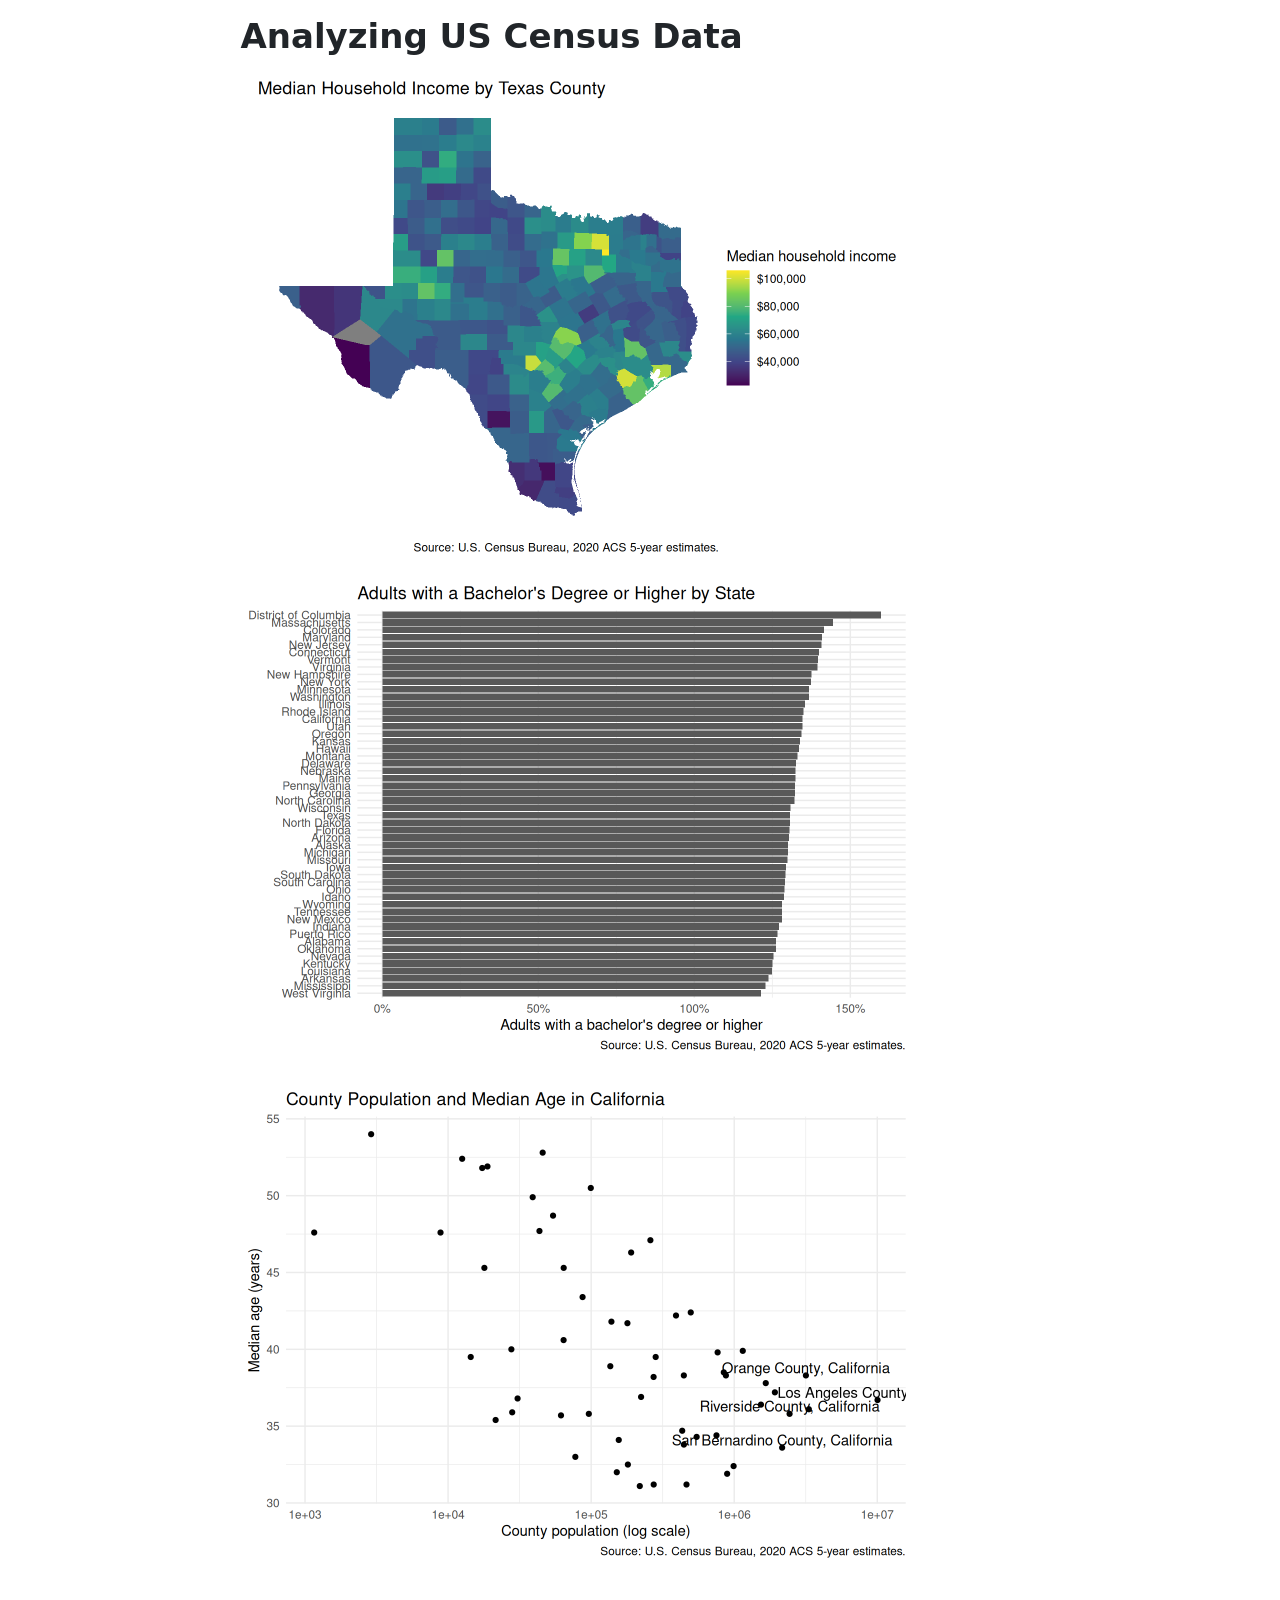
==== analysis.html @ 08bc4ea1 "Built site for gh-pages" ====
<!DOCTYPE html>
<html xmlns="http://www.w3.org/1999/xhtml" lang="en" xml:lang="en"><head>

<meta charset="utf-8">
<meta name="generator" content="quarto-1.10.19">

<meta name="viewport" content="width=device-width, initial-scale=1.0, user-scalable=yes">


<title>Analyzing US Census Data</title>
<style>
/* Default styles provided by pandoc.
** See https://pandoc.org/MANUAL.html#variables-for-html for config info.
*/
span.smallcaps{font-variant: small-caps;}
div.columns{display: flex; gap: 1.5em;}
div.column{flex: auto;}
@media screen {
div.columns{gap: min(4vw, 1.5em);}
div.column{overflow-x: auto;}
}
div.hanging-indent{margin-left: 1.5em; text-indent: -1.5em;}
ul.task-list{list-style: none;}
ul.task-list li input[type="checkbox"] {
  width: 0.8em;
  margin: 0 0.8em 0.2em -1em; /* quarto-specific, see https://github.com/quarto-dev/quarto-cli/issues/4556 */ 
  vertical-align: middle;
}
</style>


<script src="analysis_files/libs/clipboard/clipboard.min.js"></script>
<script src="analysis_files/libs/quarto-html/quarto.js" type="module"></script>
<script src="analysis_files/libs/quarto-html/tabsets/tabsets.js" type="module"></script>
<script src="analysis_files/libs/quarto-html/popper.min.js"></script>
<script src="analysis_files/libs/quarto-html/tippy.umd.min.js"></script>
<script src="analysis_files/libs/quarto-html/anchor.min.js"></script>
<link href="analysis_files/libs/quarto-html/tippy.css" rel="stylesheet">
<link href="analysis_files/libs/quarto-html/quarto-syntax-highlighting-bf27225e3a48a9273f3daa8f8e829971.css" rel="stylesheet" id="quarto-text-highlighting-styles">
<script src="analysis_files/libs/bootstrap/bootstrap.min.js"></script>
<link href="analysis_files/libs/bootstrap/bootstrap-icons.css" rel="stylesheet">
<link href="analysis_files/libs/bootstrap/bootstrap-2d8e8d8c08cd9eb5ffb286a132dd36b7.min.css" rel="stylesheet" append-hash="true" id="quarto-bootstrap" data-mode="light">


</head>

<body class="fullcontent quarto-light">

<div id="quarto-content" class="page-columns page-rows-contents page-layout-article">

<main class="content" id="quarto-document-content">

<header id="title-block-header" class="quarto-title-block default">
<div class="quarto-title">
<h1 class="title">Analyzing US Census Data</h1>
</div>



<div class="quarto-title-meta">

    
  
    
  </div>
  


</header>


<div class="cell">
<div class="cell-output-display">
<div>
<figure class="figure">
<p><img src="analysis_files/figure-html/unnamed-chunk-3-1.png" class="img-fluid figure-img" width="672"></p>
</figure>
</div>
</div>
</div>
<div class="cell">
<div class="cell-output-display">
<div>
<figure class="figure">
<p><img src="analysis_files/figure-html/unnamed-chunk-5-1.png" class="img-fluid figure-img" width="672"></p>
</figure>
</div>
</div>
</div>
<div class="cell">
<div class="cell-output-display">
<div>
<figure class="figure">
<p><img src="analysis_files/figure-html/unnamed-chunk-7-1.png" class="img-fluid figure-img" width="672"></p>
</figure>
</div>
</div>
</div>

</main>
<!-- /main column -->
<script id="quarto-html-after-body" type="application/javascript">
  window.document.addEventListener("DOMContentLoaded", function (event) {
    const icon = "";
    const anchorJS = new window.AnchorJS();
    anchorJS.options = {
      placement: 'right',
      icon: icon
    };
    anchorJS.add('.anchored');
    const isCodeAnnotation = (el) => {
      for (const clz of el.classList) {
        if (clz.startsWith('code-annotation-')) {                     
          return true;
        }
      }
      return false;
    }
    const onCopySuccess = function(e) {
      // button target
      const button = e.trigger;
      // don't keep focus
      button.blur();
      // flash "checked"
      button.classList.add('code-copy-button-checked');
      var currentTitle = button.getAttribute("title");
      button.setAttribute("title", "Copied!");
      let tooltip;
      if (window.bootstrap) {
        button.setAttribute("data-bs-toggle", "tooltip");
        button.setAttribute("data-bs-placement", "left");
        button.setAttribute("data-bs-title", "Copied!");
        tooltip = new bootstrap.Tooltip(button, 
          { trigger: "manual", 
            customClass: "code-copy-button-tooltip",
            offset: [0, -8]});
        tooltip.show();    
      }
      setTimeout(function() {
        if (tooltip) {
          tooltip.hide();
          button.removeAttribute("data-bs-title");
          button.removeAttribute("data-bs-toggle");
          button.removeAttribute("data-bs-placement");
        }
        button.setAttribute("title", currentTitle);
        button.classList.remove('code-copy-button-checked');
      }, 1000);
      // clear code selection
      e.clearSelection();
    }
    const getTextToCopy = function(trigger) {
      const outerScaffold = trigger.parentElement.cloneNode(true);
      const codeEl = outerScaffold.querySelector('code');
      for (const childEl of codeEl.children) {
        if (isCodeAnnotation(childEl)) {
          childEl.remove();
        }
      }
      return codeEl.innerText;
    }
    const clipboard = new window.ClipboardJS('.code-copy-button:not([data-in-quarto-modal])', {
      text: getTextToCopy
    });
    clipboard.on('success', onCopySuccess);
    if (window.document.getElementById('quarto-embedded-source-code-modal')) {
      const clipboardModal = new window.ClipboardJS('.code-copy-button[data-in-quarto-modal]', {
        text: getTextToCopy,
        container: window.document.getElementById('quarto-embedded-source-code-modal')
      });
      clipboardModal.on('success', onCopySuccess);
    }
      var localhostRegex = new RegExp(/^(?:http|https):\/\/localhost\:?[0-9]*\//);
      var mailtoRegex = new RegExp(/^mailto:/);
        var filterRegex = new RegExp('/' + window.location.host + '/');
      var isInternal = (href) => {
          return filterRegex.test(href) || localhostRegex.test(href) || mailtoRegex.test(href);
      }
      // Inspect non-navigation links and adorn them if external
     var links = window.document.querySelectorAll('a[href]:not(.nav-link):not(.navbar-brand):not(.toc-action):not(.sidebar-link):not(.sidebar-item-toggle):not(.pagination-link):not(.no-external):not([aria-hidden]):not(.dropdown-item):not(.quarto-navigation-tool):not(.about-link)');
      for (var i=0; i<links.length; i++) {
        const link = links[i];
        if (!isInternal(link.href)) {
          // undo the damage that might have been done by quarto-nav.js in the case of
          // links that we want to consider external
          if (link.dataset.originalHref !== undefined) {
            link.href = link.dataset.originalHref;
          }
        }
      }
    function tippyHover(el, contentFn, onTriggerFn, onUntriggerFn) {
      const config = {
        allowHTML: true,
        maxWidth: 500,
        delay: 100,
        arrow: false,
        appendTo: function(el) {
            return el.parentElement;
        },
        interactive: true,
        interactiveBorder: 10,
        theme: 'quarto',
        placement: 'bottom-start',
      };
      if (contentFn) {
        config.content = contentFn;
      }
      if (onTriggerFn) {
        config.onTrigger = onTriggerFn;
      }
      if (onUntriggerFn) {
        config.onUntrigger = onUntriggerFn;
      }
      window.tippy(el, config); 
    }
    const noterefs = window.document.querySelectorAll('a[role="doc-noteref"]');
    for (var i=0; i<noterefs.length; i++) {
      const ref = noterefs[i];
      tippyHover(ref, function() {
        // use id or data attribute instead here
        let href = ref.getAttribute('data-footnote-href') || ref.getAttribute('href');
        try { href = new URL(href).hash; } catch {}
        const id = href.replace(/^#\/?/, "");
        const note = window.document.getElementById(id);
        if (note) {
          return note.innerHTML;
        } else {
          return "";
        }
      });
    }
    const xrefs = window.document.querySelectorAll('a.quarto-xref');
    const processXRef = (id, note) => {
      // Strip column container classes
      const stripColumnClz = (el) => {
        el.classList.remove("page-full", "page-columns");
        if (el.children) {
          for (const child of el.children) {
            stripColumnClz(child);
          }
        }
      }
      stripColumnClz(note)
      if (id === null || id.startsWith('sec-')) {
        // Special case sections, only their first couple elements
        const container = document.createElement("div");
        if (note.children && note.children.length > 2) {
          container.appendChild(note.children[0].cloneNode(true));
          for (let i = 1; i < note.children.length; i++) {
            const child = note.children[i];
            if (child.tagName === "P" && child.innerText === "") {
              continue;
            } else {
              container.appendChild(child.cloneNode(true));
              break;
            }
          }
          if (window.Quarto?.typesetMath) {
            window.Quarto.typesetMath(container);
          }
          return container.innerHTML
        } else {
          if (window.Quarto?.typesetMath) {
            window.Quarto.typesetMath(note);
          }
          return note.innerHTML;
        }
      } else {
        // Remove any anchor links if they are present
        const anchorLink = note.querySelector('a.anchorjs-link');
        if (anchorLink) {
          anchorLink.remove();
        }
        if (window.Quarto?.typesetMath) {
          window.Quarto.typesetMath(note);
        }
        if (note.classList.contains("callout")) {
          return note.outerHTML;
        } else {
          return note.innerHTML;
        }
      }
    }
    for (var i=0; i<xrefs.length; i++) {
      const xref = xrefs[i];
      tippyHover(xref, undefined, function(instance) {
        instance.disable();
        let url = xref.getAttribute('href');
        let hash = undefined; 
        if (url.startsWith('#')) {
          hash = url;
        } else {
          try { hash = new URL(url).hash; } catch {}
        }
        if (hash) {
          const id = hash.replace(/^#\/?/, "");
          const note = window.document.getElementById(id);
          if (note !== null) {
            try {
              const html = processXRef(id, note.cloneNode(true));
              instance.setContent(html);
            } finally {
              instance.enable();
              instance.show();
            }
          } else {
            // See if we can fetch this
            fetch(url.split('#')[0])
            .then(res => res.text())
            .then(html => {
              const parser = new DOMParser();
              const htmlDoc = parser.parseFromString(html, "text/html");
              const note = htmlDoc.getElementById(id);
              if (note !== null) {
                const html = processXRef(id, note);
                instance.setContent(html);
              } 
            }).finally(() => {
              instance.enable();
              instance.show();
            });
          }
        } else {
          // See if we can fetch a full url (with no hash to target)
          // This is a special case and we should probably do some content thinning / targeting
          fetch(url)
          .then(res => res.text())
          .then(html => {
            const parser = new DOMParser();
            const htmlDoc = parser.parseFromString(html, "text/html");
            const note = htmlDoc.querySelector('main.content');
            if (note !== null) {
              // This should only happen for chapter cross references
              // (since there is no id in the URL)
              // remove the first header
              if (note.children.length > 0 && note.children[0].tagName === "HEADER") {
                note.children[0].remove();
              }
              const html = processXRef(null, note);
              instance.setContent(html);
            } 
          }).finally(() => {
            instance.enable();
            instance.show();
          });
        }
      }, function(instance) {
      });
    }
        let selectedAnnoteEl;
        const selectorForAnnotation = ( cell, annotation) => {
          let cellAttr = 'data-code-cell="' + cell + '"';
          let lineAttr = 'data-code-annotation="' +  annotation + '"';
          const selector = 'span[' + cellAttr + '][' + lineAttr + ']';
          return selector;
        }
        const selectCodeLines = (annoteEl) => {
          const doc = window.document;
          const targetCell = annoteEl.getAttribute("data-target-cell");
          const targetAnnotation = annoteEl.getAttribute("data-target-annotation");
          const annoteSpan = window.document.querySelector(selectorForAnnotation(targetCell, targetAnnotation));
          const lines = annoteSpan.getAttribute("data-code-lines").split(",");
          const lineIds = lines.map((line) => {
            return targetCell + "-" + line;
          })
          let top = null;
          let height = null;
          let parent = null;
          if (lineIds.length > 0) {
              //compute the position of the single el (top and bottom and make a div)
              const el = window.document.getElementById(lineIds[0]);
              top = el.offsetTop;
              height = el.offsetHeight;
              parent = el.parentElement.parentElement;
            if (lineIds.length > 1) {
              const lastEl = window.document.getElementById(lineIds[lineIds.length - 1]);
              const bottom = lastEl.offsetTop + lastEl.offsetHeight;
              height = bottom - top;
            }
            if (top !== null && height !== null && parent !== null) {
              // cook up a div (if necessary) and position it 
              let div = window.document.getElementById("code-annotation-line-highlight");
              if (div === null) {
                div = window.document.createElement("div");
                div.setAttribute("id", "code-annotation-line-highlight");
                div.style.position = 'absolute';
                parent.appendChild(div);
              }
              div.style.top = top - 2 + "px";
              div.style.height = height + 4 + "px";
              div.style.left = 0;
              let gutterDiv = window.document.getElementById("code-annotation-line-highlight-gutter");
              if (gutterDiv === null) {
                gutterDiv = window.document.createElement("div");
                gutterDiv.setAttribute("id", "code-annotation-line-highlight-gutter");
                gutterDiv.style.position = 'absolute';
                const codeCell = window.document.getElementById(targetCell);
                const gutter = codeCell.querySelector('.code-annotation-gutter');
                gutter.appendChild(gutterDiv);
              }
              gutterDiv.style.top = top - 2 + "px";
              gutterDiv.style.height = height + 4 + "px";
            }
            selectedAnnoteEl = annoteEl;
          }
        };
        const unselectCodeLines = () => {
          const elementsIds = ["code-annotation-line-highlight", "code-annotation-line-highlight-gutter"];
          elementsIds.forEach((elId) => {
            const div = window.document.getElementById(elId);
            if (div) {
              div.remove();
            }
          });
          selectedAnnoteEl = undefined;
        };
          // Handle positioning of the toggle
      window.addEventListener(
        "resize",
        throttle(() => {
          elRect = undefined;
          if (selectedAnnoteEl) {
            selectCodeLines(selectedAnnoteEl);
          }
        }, 10)
      );
      function throttle(fn, ms) {
      let throttle = false;
      let timer;
        return (...args) => {
          if(!throttle) { // first call gets through
              fn.apply(this, args);
              throttle = true;
          } else { // all the others get throttled
              if(timer) clearTimeout(timer); // cancel #2
              timer = setTimeout(() => {
                fn.apply(this, args);
                timer = throttle = false;
              }, ms);
          }
        };
      }
        // Attach click handler to the DT
        const annoteDls = window.document.querySelectorAll('dt[data-target-cell]');
        for (const annoteDlNode of annoteDls) {
          annoteDlNode.addEventListener('click', (event) => {
            const clickedEl = event.target;
            if (clickedEl !== selectedAnnoteEl) {
              unselectCodeLines();
              const activeEl = window.document.querySelector('dt[data-target-cell].code-annotation-active');
              if (activeEl) {
                activeEl.classList.remove('code-annotation-active');
              }
              selectCodeLines(clickedEl);
              clickedEl.classList.add('code-annotation-active');
            } else {
              // Unselect the line
              unselectCodeLines();
              clickedEl.classList.remove('code-annotation-active');
            }
          });
        }
    const findCites = (el) => {
      const parentEl = el.parentElement;
      if (parentEl) {
        const cites = parentEl.dataset.cites;
        if (cites) {
          return {
            el,
            cites: cites.split(' ')
          };
        } else {
          return findCites(el.parentElement)
        }
      } else {
        return undefined;
      }
    };
    var bibliorefs = window.document.querySelectorAll('a[role="doc-biblioref"]');
    for (var i=0; i<bibliorefs.length; i++) {
      const ref = bibliorefs[i];
      const citeInfo = findCites(ref);
      if (citeInfo) {
        tippyHover(citeInfo.el, function() {
          var popup = window.document.createElement('div');
          citeInfo.cites.forEach(function(cite) {
            var citeDiv = window.document.createElement('div');
            citeDiv.classList.add('hanging-indent');
            citeDiv.classList.add('csl-entry');
            var biblioDiv = window.document.getElementById('ref-' + cite);
            if (biblioDiv) {
              citeDiv.innerHTML = biblioDiv.innerHTML;
            }
            popup.appendChild(citeDiv);
          });
          return popup.innerHTML;
        });
      }
    }
  });
  </script>
</div> <!-- /content -->




</body></html>
---- analysis_files/libs/quarto-html/tippy.css ----
.tippy-box[data-animation=fade][data-state=hidden]{opacity:0}[data-tippy-root]{max-width:calc(100vw - 10px)}.tippy-box{position:relative;background-color:#333;color:#fff;border-radius:4px;font-size:14px;line-height:1.4;white-space:normal;outline:0;transition-property:transform,visibility,opacity}.tippy-box[data-placement^=top]>.tippy-arrow{bottom:0}.tippy-box[data-placement^=top]>.tippy-arrow:before{bottom:-7px;left:0;border-width:8px 8px 0;border-top-color:initial;transform-origin:center top}.tippy-box[data-placement^=bottom]>.tippy-arrow{top:0}.tippy-box[data-placement^=bottom]>.tippy-arrow:before{top:-7px;left:0;border-width:0 8px 8px;border-bottom-color:initial;transform-origin:center bottom}.tippy-box[data-placement^=left]>.tippy-arrow{right:0}.tippy-box[data-placement^=left]>.tippy-arrow:before{border-width:8px 0 8px 8px;border-left-color:initial;right:-7px;transform-origin:center left}.tippy-box[data-placement^=right]>.tippy-arrow{left:0}.tippy-box[data-placement^=right]>.tippy-arrow:before{left:-7px;border-width:8px 8px 8px 0;border-right-color:initial;transform-origin:center right}.tippy-box[data-inertia][data-state=visible]{transition-timing-function:cubic-bezier(.54,1.5,.38,1.11)}.tippy-arrow{width:16px;height:16px;color:#333}.tippy-arrow:before{content:"";position:absolute;border-color:transparent;border-style:solid}.tippy-content{position:relative;padding:5px 9px;z-index:1}
---- analysis_files/libs/quarto-html/quarto-syntax-highlighting-bf27225e3a48a9273f3daa8f8e829971.css ----
/* quarto syntax highlight colors */
:root {
  --quarto-hl-ot-color: #003B4F;
  --quarto-hl-at-color: #657422;
  --quarto-hl-ss-color: #20794D;
  --quarto-hl-an-color: #5E5E5E;
  --quarto-hl-fu-color: #4758AB;
  --quarto-hl-st-color: #20794D;
  --quarto-hl-cf-color: #003B4F;
  --quarto-hl-op-color: #5E5E5E;
  --quarto-hl-er-color: #AD0000;
  --quarto-hl-bn-color: #AD0000;
  --quarto-hl-al-color: #AD0000;
  --quarto-hl-va-color: #111111;
  --quarto-hl-bu-color: inherit;
  --quarto-hl-ex-color: inherit;
  --quarto-hl-pp-color: #AD0000;
  --quarto-hl-in-color: #5E5E5E;
  --quarto-hl-vs-color: #20794D;
  --quarto-hl-wa-color: #5E5E5E;
  --quarto-hl-do-color: #5E5E5E;
  --quarto-hl-im-color: #00769E;
  --quarto-hl-ch-color: #20794D;
  --quarto-hl-dt-color: #AD0000;
  --quarto-hl-fl-color: #AD0000;
  --quarto-hl-co-color: #5E5E5E;
  --quarto-hl-cv-color: #5E5E5E;
  --quarto-hl-cn-color: #8f5902;
  --quarto-hl-sc-color: #5E5E5E;
  --quarto-hl-dv-color: #AD0000;
  --quarto-hl-kw-color: #003B4F;
}

/* other quarto variables */
:root {
  --quarto-font-monospace: SFMono-Regular, Menlo, Monaco, Consolas, "Liberation Mono", "Courier New", monospace;
}

/* syntax highlight based on Pandoc's rules */
pre > code.sourceCode > span {
  color: #003B4F;
}

code.sourceCode > span {
  color: #003B4F;
}

div.sourceCode,
div.sourceCode pre.sourceCode {
  color: #003B4F;
}

/* Normal */
code span {
  color: #003B4F;
}

/* Alert */
code span.al {
  color: #AD0000;
  font-style: inherit;
}

/* Annotation */
code span.an {
  color: #5E5E5E;
  font-style: inherit;
}

/* Attribute */
code span.at {
  color: #657422;
  font-style: inherit;
}

/* BaseN */
code span.bn {
  color: #AD0000;
  font-style: inherit;
}

/* BuiltIn */
code span.bu {
  font-style: inherit;
}

/* ControlFlow */
code span.cf {
  color: #003B4F;
  font-weight: bold;
  font-style: inherit;
}

/* Char */
code span.ch {
  color: #20794D;
  font-style: inherit;
}

/* Constant */
code span.cn {
  color: #8f5902;
  font-style: inherit;
}

/* Comment */
code span.co {
  color: #5E5E5E;
  font-style: inherit;
}

/* CommentVar */
code span.cv {
  color: #5E5E5E;
  font-style: italic;
}

/* Documentation */
code span.do {
  color: #5E5E5E;
  font-style: italic;
}

/* DataType */
code span.dt {
  color: #AD0000;
  font-style: inherit;
}

/* DecVal */
code span.dv {
  color: #AD0000;
  font-style: inherit;
}

/* Error */
code span.er {
  color: #AD0000;
  font-style: inherit;
}

/* Extension */
code span.ex {
  font-style: inherit;
}

/* Float */
code span.fl {
  color: #AD0000;
  font-style: inherit;
}

/* Function */
code span.fu {
  color: #4758AB;
  font-style: inherit;
}

/* Import */
code span.im {
  color: #00769E;
  font-style: inherit;
}

/* Information */
code span.in {
  color: #5E5E5E;
  font-style: inherit;
}

/* Keyword */
code span.kw {
  color: #003B4F;
  font-weight: bold;
  font-style: inherit;
}

/* Operator */
code span.op {
  color: #5E5E5E;
  font-style: inherit;
}

/* Other */
code span.ot {
  color: #003B4F;
  font-style: inherit;
}

/* Preprocessor */
code span.pp {
  color: #AD0000;
  font-style: inherit;
}

/* SpecialChar */
code span.sc {
  color: #5E5E5E;
  font-style: inherit;
}

/* SpecialString */
code span.ss {
  color: #20794D;
  font-style: inherit;
}

/* String */
code span.st {
  color: #20794D;
  font-style: inherit;
}

/* Variable */
code span.va {
  color: #111111;
  font-style: inherit;
}

/* VerbatimString */
code span.vs {
  color: #20794D;
  font-style: inherit;
}

/* Warning */
code span.wa {
  color: #5E5E5E;
  font-style: italic;
}

.prevent-inlining {
  content: "</";
}

/*# sourceMappingURL=8be38f48d34c45af72792cbd699585e7.css.map */
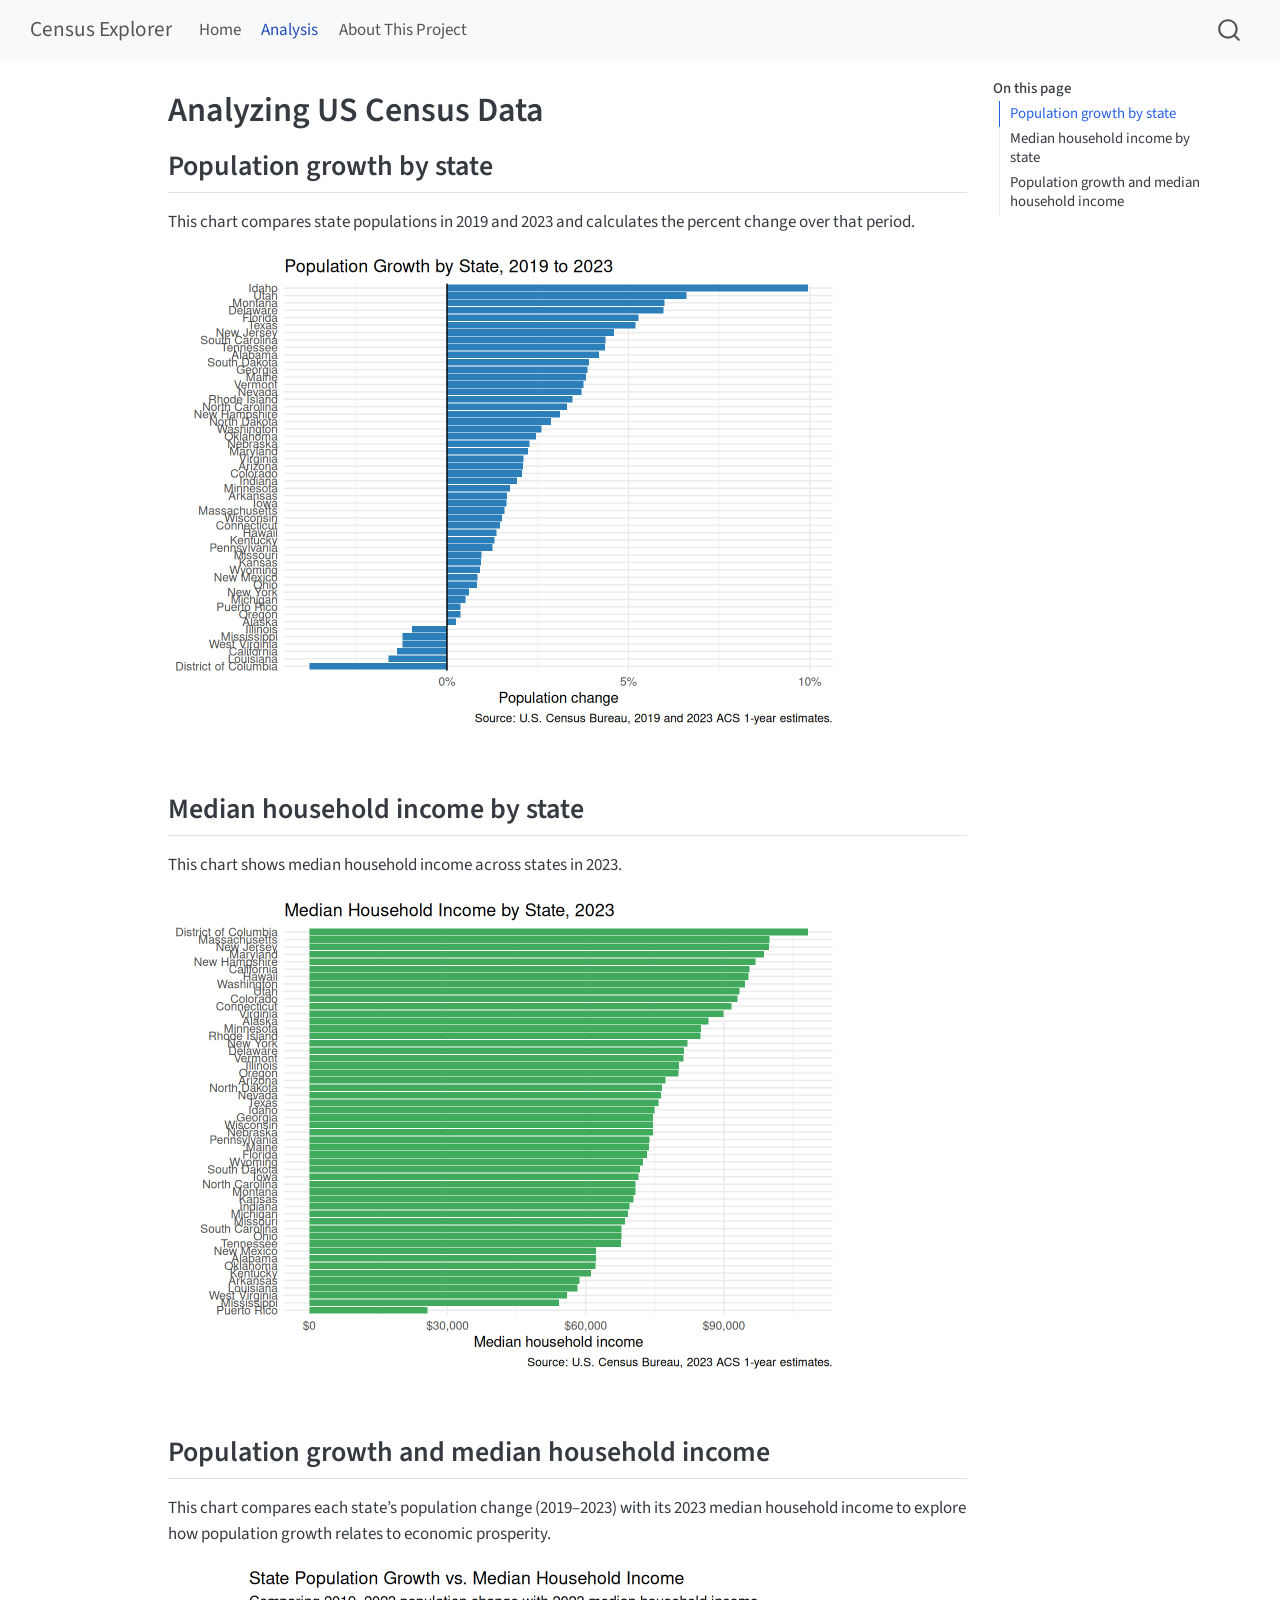
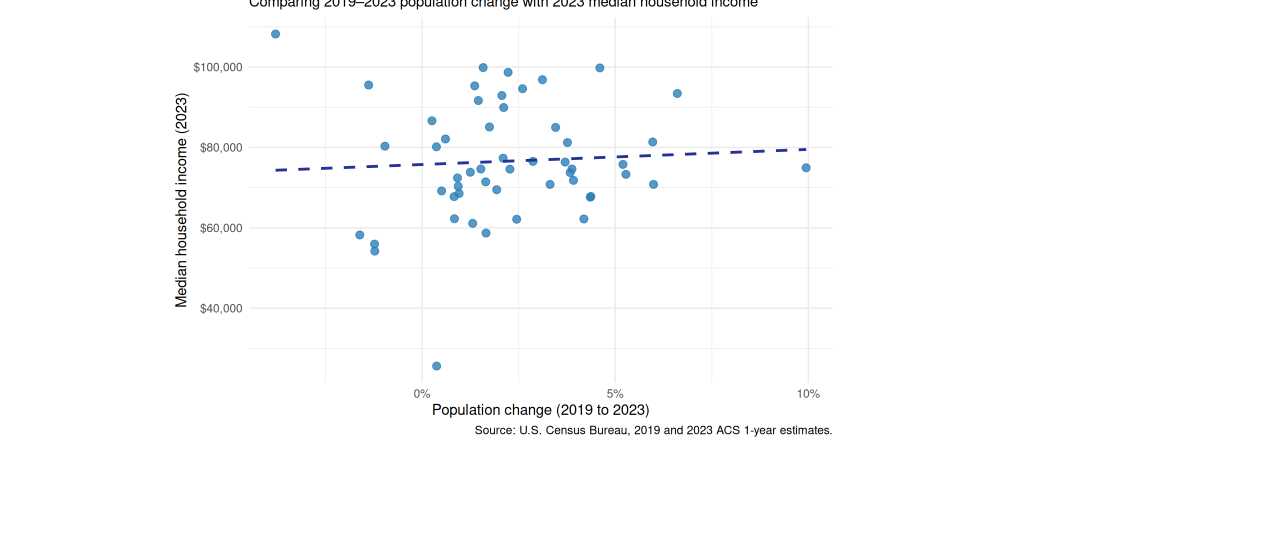
==== commit 8910a48e: "Built site for gh-pages" ====
--- a/analysis.html
+++ b/analysis.html
@@ -7,7 +7,7 @@
 <meta name="viewport" content="width=device-width, initial-scale=1.0, user-scalable=yes">
 
 
-<title>Analyzing US Census Data</title>
+<title>Analyzing US Census Data – Census Explorer</title>
 <style>
 /* Default styles provided by pandoc.
 ** See https://pandoc.org/MANUAL.html#variables-for-html for config info.
@@ -29,25 +29,107 @@
 </style>
 
 
-<script src="analysis_files/libs/clipboard/clipboard.min.js"></script>
-<script src="analysis_files/libs/quarto-html/quarto.js" type="module"></script>
-<script src="analysis_files/libs/quarto-html/tabsets/tabsets.js" type="module"></script>
-<script src="analysis_files/libs/quarto-html/popper.min.js"></script>
-<script src="analysis_files/libs/quarto-html/tippy.umd.min.js"></script>
-<script src="analysis_files/libs/quarto-html/anchor.min.js"></script>
-<link href="analysis_files/libs/quarto-html/tippy.css" rel="stylesheet">
-<link href="analysis_files/libs/quarto-html/quarto-syntax-highlighting-bf27225e3a48a9273f3daa8f8e829971.css" rel="stylesheet" id="quarto-text-highlighting-styles">
-<script src="analysis_files/libs/bootstrap/bootstrap.min.js"></script>
-<link href="analysis_files/libs/bootstrap/bootstrap-icons.css" rel="stylesheet">
-<link href="analysis_files/libs/bootstrap/bootstrap-2d8e8d8c08cd9eb5ffb286a132dd36b7.min.css" rel="stylesheet" append-hash="true" id="quarto-bootstrap" data-mode="light">
-
-
+<script src="site_libs/quarto-nav/quarto-nav.js"></script>
+<script src="site_libs/quarto-nav/headroom.min.js"></script>
+<script src="site_libs/clipboard/clipboard.min.js"></script>
+<script src="site_libs/quarto-search/autocomplete.umd.js"></script>
+<script src="site_libs/quarto-search/fuse.min.js"></script>
+<script src="site_libs/quarto-search/quarto-search.js"></script>
+<meta name="quarto:offset" content="./">
+<script src="site_libs/quarto-html/quarto.js" type="module"></script>
+<script src="site_libs/quarto-html/tabsets/tabsets.js" type="module"></script>
+<script src="site_libs/quarto-html/popper.min.js"></script>
+<script src="site_libs/quarto-html/tippy.umd.min.js"></script>
+<script src="site_libs/quarto-html/anchor.min.js"></script>
+<link href="site_libs/quarto-html/tippy.css" rel="stylesheet">
+<link href="site_libs/quarto-html/quarto-syntax-highlighting-bf27225e3a48a9273f3daa8f8e829971.css" rel="stylesheet" id="quarto-text-highlighting-styles">
+<script src="site_libs/bootstrap/bootstrap.min.js"></script>
+<link href="site_libs/bootstrap/bootstrap-icons.css" rel="stylesheet">
+<link href="site_libs/bootstrap/bootstrap-22ddd0bc8811bb05b22c9f1af5ad3da3.min.css" rel="stylesheet" append-hash="true" id="quarto-bootstrap" data-mode="light">
+<script id="quarto-search-options" type="application/json">{
+  "location": "navbar",
+  "copy-button": false,
+  "collapse-after": 3,
+  "panel-placement": "end",
+  "type": "overlay",
+  "limit": 50,
+  "keyboard-shortcut": [
+    "f",
+    "/",
+    "s"
+  ],
+  "show-item-context": false,
+  "language": {
+    "search-no-results-text": "No results",
+    "search-matching-documents-text": "matching documents",
+    "search-copy-link-title": "Copy link to search",
+    "search-hide-matches-text": "Hide additional matches",
+    "search-more-match-text": "more match in this document",
+    "search-more-matches-text": "more matches in this document",
+    "search-clear-button-title": "Clear",
+    "search-text-placeholder": "",
+    "search-detached-cancel-button-title": "Cancel",
+    "search-submit-button-title": "Submit",
+    "search-label": "Search"
+  }
+}</script>
+
+
+<link rel="stylesheet" href="styles.css">
 </head>
 
-<body class="fullcontent quarto-light">
-
-<div id="quarto-content" class="page-columns page-rows-contents page-layout-article">
-
+<body class="nav-fixed quarto-light">
+
+<div id="quarto-search-results"></div>
+  <header id="quarto-header" class="headroom fixed-top">
+    <nav class="navbar navbar-expand-lg " data-bs-theme="dark">
+      <div class="navbar-container container-fluid">
+      <div class="navbar-brand-container mx-auto">
+    <a class="navbar-brand" href="./index.html">
+    <span class="navbar-title">Census Explorer</span>
+    </a>
+  </div>
+            <div id="quarto-search" class="" title="Search"></div>
+          <button class="navbar-toggler" type="button" data-bs-toggle="collapse" data-bs-target="#navbarCollapse" aria-controls="navbarCollapse" role="menu" aria-expanded="false" aria-label="Toggle navigation" onclick="if (window.quartoToggleHeadroom) { window.quartoToggleHeadroom(); }">
+  <span class="navbar-toggler-icon"></span>
+</button>
+          <div class="collapse navbar-collapse" id="navbarCollapse">
+            <ul class="navbar-nav navbar-nav-scroll me-auto">
+  <li class="nav-item">
+    <a class="nav-link" href="./index.html"> 
+<span class="menu-text">Home</span></a>
+  </li>  
+  <li class="nav-item">
+    <a class="nav-link active" href="./analysis.html" aria-current="page"> 
+<span class="menu-text">Analysis</span></a>
+  </li>  
+  <li class="nav-item">
+    <a class="nav-link" href="./about.html"> 
+<span class="menu-text">About This Project</span></a>
+  </li>  
+</ul>
+          </div> <!-- /navcollapse -->
+            <div class="quarto-navbar-tools">
+</div>
+      </div> <!-- /container-fluid -->
+    </nav>
+</header>
+<!-- content -->
+<div id="quarto-content" class="quarto-container page-columns page-rows-contents page-layout-article page-navbar">
+<!-- sidebar -->
+<!-- margin-sidebar -->
+    <div id="quarto-margin-sidebar" class="sidebar margin-sidebar">
+        <nav id="TOC" role="doc-toc" class="toc-active">
+    <h2 id="toc-title">On this page</h2>
+   
+  <ul>
+  <li><a href="#population-growth-by-state" id="toc-population-growth-by-state" class="nav-link active" data-scroll-target="#population-growth-by-state">Population growth by state</a></li>
+  <li><a href="#median-household-income-by-state" id="toc-median-household-income-by-state" class="nav-link" data-scroll-target="#median-household-income-by-state">Median household income by state</a></li>
+  <li><a href="#population-growth-and-median-household-income" id="toc-population-growth-and-median-household-income" class="nav-link" data-scroll-target="#population-growth-and-median-household-income">Population growth and median household income</a></li>
+  </ul>
+</nav>
+    </div>
+<!-- main -->
 <main class="content" id="quarto-document-content">
 
 <header id="title-block-header" class="quarto-title-block default">
@@ -69,6 +151,9 @@
 </header>
 
 
+<section id="population-growth-by-state" class="level2">
+<h2 class="anchored" data-anchor-id="population-growth-by-state">Population growth by state</h2>
+<p>This chart compares state populations in 2019 and 2023 and calculates the percent change over that period.</p>
 <div class="cell">
 <div class="cell-output-display">
 <div>
@@ -78,6 +163,10 @@
 </div>
 </div>
 </div>
+</section>
+<section id="median-household-income-by-state" class="level2">
+<h2 class="anchored" data-anchor-id="median-household-income-by-state">Median household income by state</h2>
+<p>This chart shows median household income across states in 2023.</p>
 <div class="cell">
 <div class="cell-output-display">
 <div>
@@ -87,18 +176,24 @@
 </div>
 </div>
 </div>
+</section>
+<section id="population-growth-and-median-household-income" class="level2">
+<h2 class="anchored" data-anchor-id="population-growth-and-median-household-income">Population growth and median household income</h2>
+<p>This chart compares each state’s population change (2019–2023) with its 2023 median household income to explore how population growth relates to economic prosperity.</p>
 <div class="cell">
 <div class="cell-output-display">
 <div>
 <figure class="figure">
-<p><img src="analysis_files/figure-html/unnamed-chunk-7-1.png" class="img-fluid figure-img" width="672"></p>
+<p><img src="analysis_files/figure-html/unnamed-chunk-6-1.png" class="img-fluid figure-img" width="672"></p>
 </figure>
 </div>
 </div>
 </div>
 
-</main>
-<!-- /main column -->
+
+</section>
+
+</main> <!-- /main -->
 <script id="quarto-html-after-body" type="application/javascript">
   window.document.addEventListener("DOMContentLoaded", function (event) {
     const icon = "";
@@ -172,7 +267,7 @@
     }
       var localhostRegex = new RegExp(/^(?:http|https):\/\/localhost\:?[0-9]*\//);
       var mailtoRegex = new RegExp(/^mailto:/);
-        var filterRegex = new RegExp('/' + window.location.host + '/');
+        var filterRegex = new RegExp("https:\/\/marianacomartin28\.github\.io\/census\/");
       var isInternal = (href) => {
           return filterRegex.test(href) || localhostRegex.test(href) || mailtoRegex.test(href);
       }
--- a/site_libs/quarto-html/tippy.css
+++ b/site_libs/quarto-html/tippy.css
@@ -0,0 +1 @@
+.tippy-box[data-animation=fade][data-state=hidden]{opacity:0}[data-tippy-root]{max-width:calc(100vw - 10px)}.tippy-box{position:relative;background-color:#333;color:#fff;border-radius:4px;font-size:14px;line-height:1.4;white-space:normal;outline:0;transition-property:transform,visibility,opacity}.tippy-box[data-placement^=top]>.tippy-arrow{bottom:0}.tippy-box[data-placement^=top]>.tippy-arrow:before{bottom:-7px;left:0;border-width:8px 8px 0;border-top-color:initial;transform-origin:center top}.tippy-box[data-placement^=bottom]>.tippy-arrow{top:0}.tippy-box[data-placement^=bottom]>.tippy-arrow:before{top:-7px;left:0;border-width:0 8px 8px;border-bottom-color:initial;transform-origin:center bottom}.tippy-box[data-placement^=left]>.tippy-arrow{right:0}.tippy-box[data-placement^=left]>.tippy-arrow:before{border-width:8px 0 8px 8px;border-left-color:initial;right:-7px;transform-origin:center left}.tippy-box[data-placement^=right]>.tippy-arrow{left:0}.tippy-box[data-placement^=right]>.tippy-arrow:before{left:-7px;border-width:8px 8px 8px 0;border-right-color:initial;transform-origin:center right}.tippy-box[data-inertia][data-state=visible]{transition-timing-function:cubic-bezier(.54,1.5,.38,1.11)}.tippy-arrow{width:16px;height:16px;color:#333}.tippy-arrow:before{content:"";position:absolute;border-color:transparent;border-style:solid}.tippy-content{position:relative;padding:5px 9px;z-index:1}
--- a/site_libs/quarto-html/quarto-syntax-highlighting-bf27225e3a48a9273f3daa8f8e829971.css
+++ b/site_libs/quarto-html/quarto-syntax-highlighting-bf27225e3a48a9273f3daa8f8e829971.css
@@ -0,0 +1,236 @@
+/* quarto syntax highlight colors */
+:root {
+  --quarto-hl-ot-color: #003B4F;
+  --quarto-hl-at-color: #657422;
+  --quarto-hl-ss-color: #20794D;
+  --quarto-hl-an-color: #5E5E5E;
+  --quarto-hl-fu-color: #4758AB;
+  --quarto-hl-st-color: #20794D;
+  --quarto-hl-cf-color: #003B4F;
+  --quarto-hl-op-color: #5E5E5E;
+  --quarto-hl-er-color: #AD0000;
+  --quarto-hl-bn-color: #AD0000;
+  --quarto-hl-al-color: #AD0000;
+  --quarto-hl-va-color: #111111;
+  --quarto-hl-bu-color: inherit;
+  --quarto-hl-ex-color: inherit;
+  --quarto-hl-pp-color: #AD0000;
+  --quarto-hl-in-color: #5E5E5E;
+  --quarto-hl-vs-color: #20794D;
+  --quarto-hl-wa-color: #5E5E5E;
+  --quarto-hl-do-color: #5E5E5E;
+  --quarto-hl-im-color: #00769E;
+  --quarto-hl-ch-color: #20794D;
+  --quarto-hl-dt-color: #AD0000;
+  --quarto-hl-fl-color: #AD0000;
+  --quarto-hl-co-color: #5E5E5E;
+  --quarto-hl-cv-color: #5E5E5E;
+  --quarto-hl-cn-color: #8f5902;
+  --quarto-hl-sc-color: #5E5E5E;
+  --quarto-hl-dv-color: #AD0000;
+  --quarto-hl-kw-color: #003B4F;
+}
+
+/* other quarto variables */
+:root {
+  --quarto-font-monospace: SFMono-Regular, Menlo, Monaco, Consolas, "Liberation Mono", "Courier New", monospace;
+}
+
+/* syntax highlight based on Pandoc's rules */
+pre > code.sourceCode > span {
+  color: #003B4F;
+}
+
+code.sourceCode > span {
+  color: #003B4F;
+}
+
+div.sourceCode,
+div.sourceCode pre.sourceCode {
+  color: #003B4F;
+}
+
+/* Normal */
+code span {
+  color: #003B4F;
+}
+
+/* Alert */
+code span.al {
+  color: #AD0000;
+  font-style: inherit;
+}
+
+/* Annotation */
+code span.an {
+  color: #5E5E5E;
+  font-style: inherit;
+}
+
+/* Attribute */
+code span.at {
+  color: #657422;
+  font-style: inherit;
+}
+
+/* BaseN */
+code span.bn {
+  color: #AD0000;
+  font-style: inherit;
+}
+
+/* BuiltIn */
+code span.bu {
+  font-style: inherit;
+}
+
+/* ControlFlow */
+code span.cf {
+  color: #003B4F;
+  font-weight: bold;
+  font-style: inherit;
+}
+
+/* Char */
+code span.ch {
+  color: #20794D;
+  font-style: inherit;
+}
+
+/* Constant */
+code span.cn {
+  color: #8f5902;
+  font-style: inherit;
+}
+
+/* Comment */
+code span.co {
+  color: #5E5E5E;
+  font-style: inherit;
+}
+
+/* CommentVar */
+code span.cv {
+  color: #5E5E5E;
+  font-style: italic;
+}
+
+/* Documentation */
+code span.do {
+  color: #5E5E5E;
+  font-style: italic;
+}
+
+/* DataType */
+code span.dt {
+  color: #AD0000;
+  font-style: inherit;
+}
+
+/* DecVal */
+code span.dv {
+  color: #AD0000;
+  font-style: inherit;
+}
+
+/* Error */
+code span.er {
+  color: #AD0000;
+  font-style: inherit;
+}
+
+/* Extension */
+code span.ex {
+  font-style: inherit;
+}
+
+/* Float */
+code span.fl {
+  color: #AD0000;
+  font-style: inherit;
+}
+
+/* Function */
+code span.fu {
+  color: #4758AB;
+  font-style: inherit;
+}
+
+/* Import */
+code span.im {
+  color: #00769E;
+  font-style: inherit;
+}
+
+/* Information */
+code span.in {
+  color: #5E5E5E;
+  font-style: inherit;
+}
+
+/* Keyword */
+code span.kw {
+  color: #003B4F;
+  font-weight: bold;
+  font-style: inherit;
+}
+
+/* Operator */
+code span.op {
+  color: #5E5E5E;
+  font-style: inherit;
+}
+
+/* Other */
+code span.ot {
+  color: #003B4F;
+  font-style: inherit;
+}
+
+/* Preprocessor */
+code span.pp {
+  color: #AD0000;
+  font-style: inherit;
+}
+
+/* SpecialChar */
+code span.sc {
+  color: #5E5E5E;
+  font-style: inherit;
+}
+
+/* SpecialString */
+code span.ss {
+  color: #20794D;
+  font-style: inherit;
+}
+
+/* String */
+code span.st {
+  color: #20794D;
+  font-style: inherit;
+}
+
+/* Variable */
+code span.va {
+  color: #111111;
+  font-style: inherit;
+}
+
+/* VerbatimString */
+code span.vs {
+  color: #20794D;
+  font-style: inherit;
+}
+
+/* Warning */
+code span.wa {
+  color: #5E5E5E;
+  font-style: italic;
+}
+
+.prevent-inlining {
+  content: "</";
+}
+
+/*# sourceMappingURL=8be38f48d34c45af72792cbd699585e7.css.map */
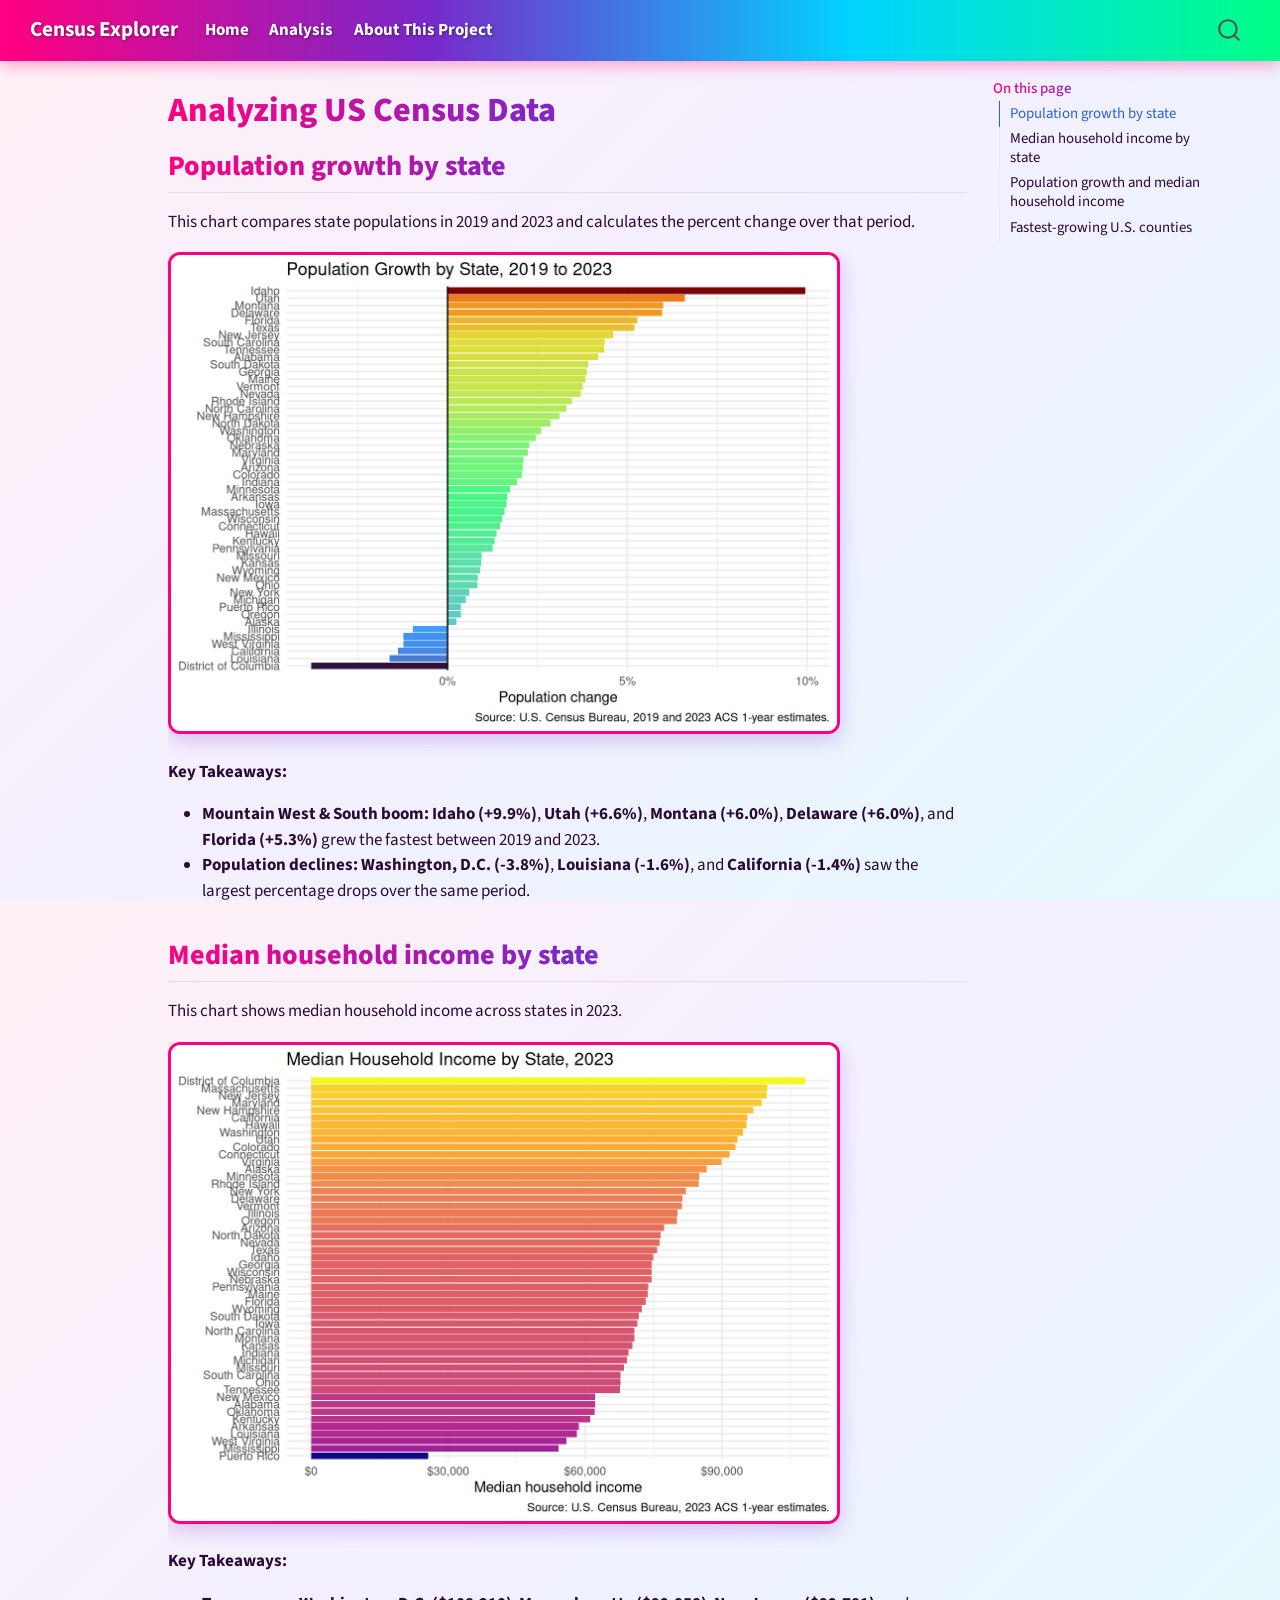
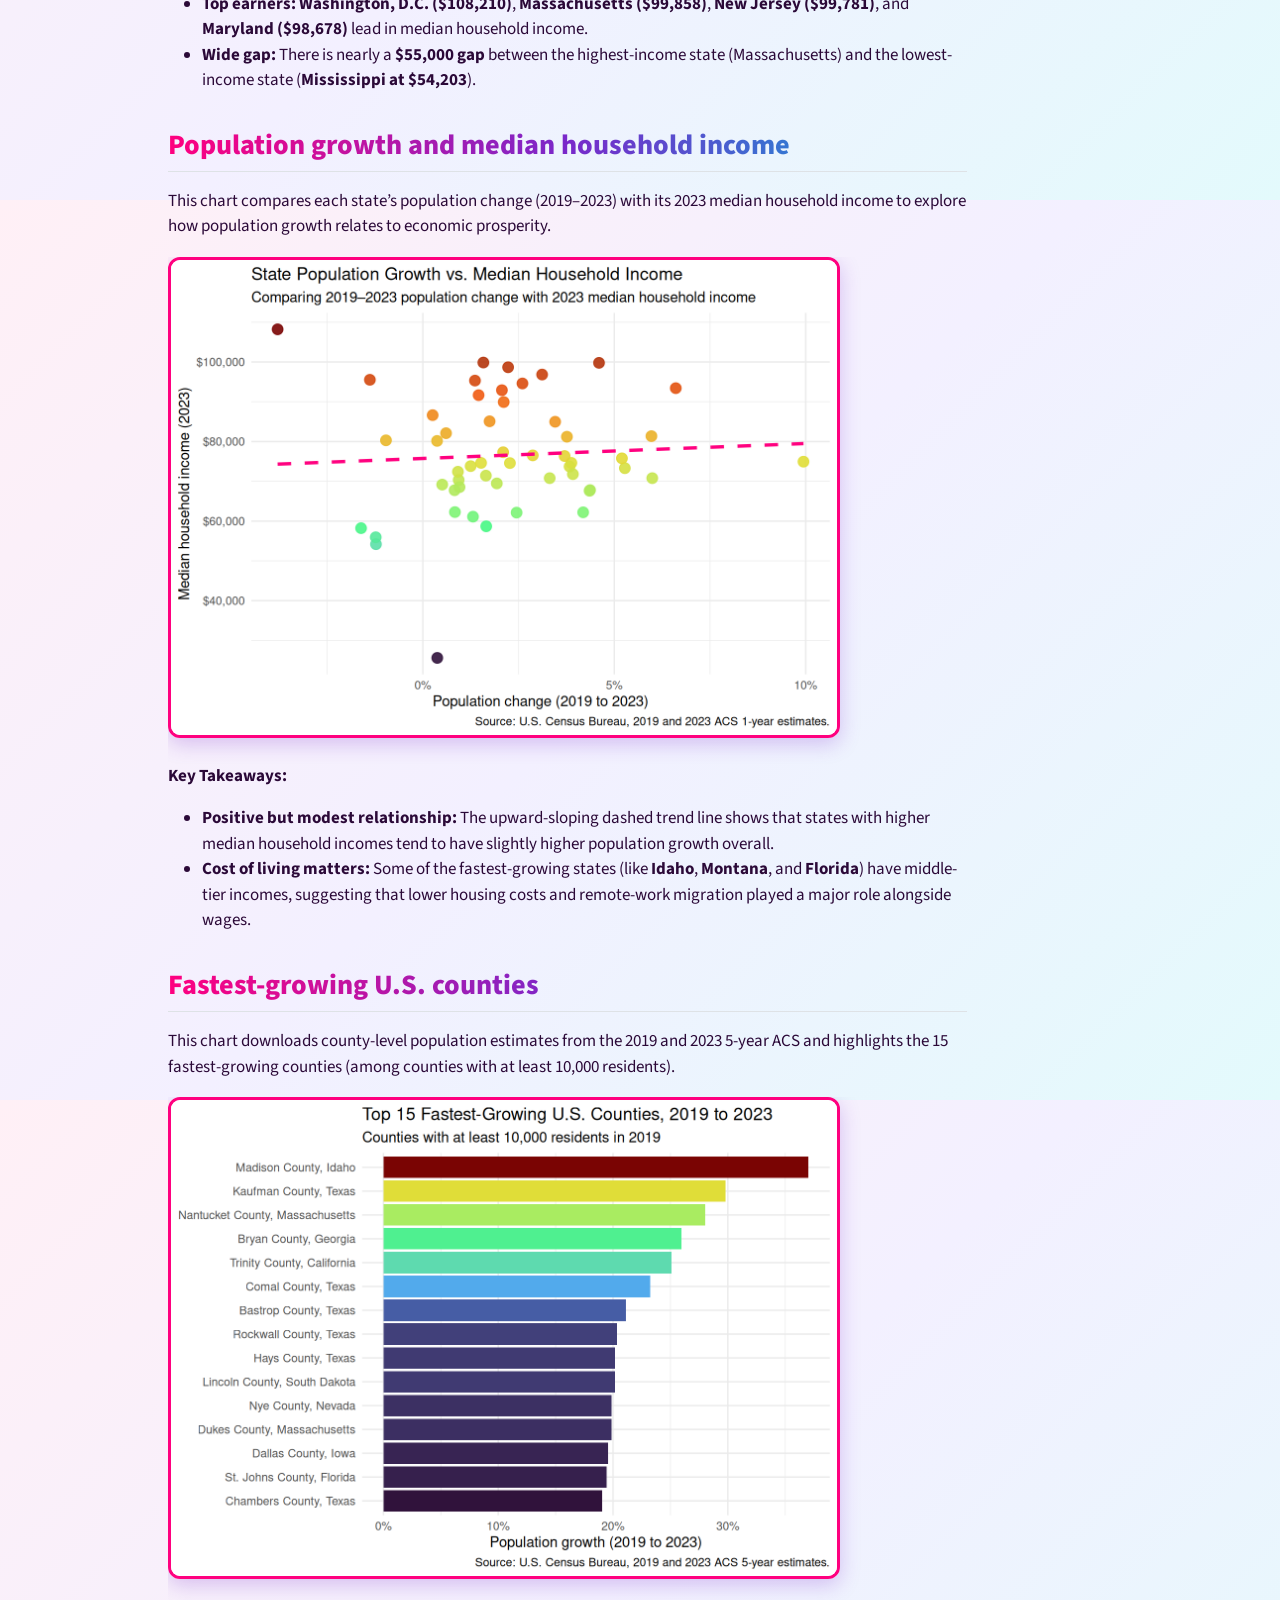
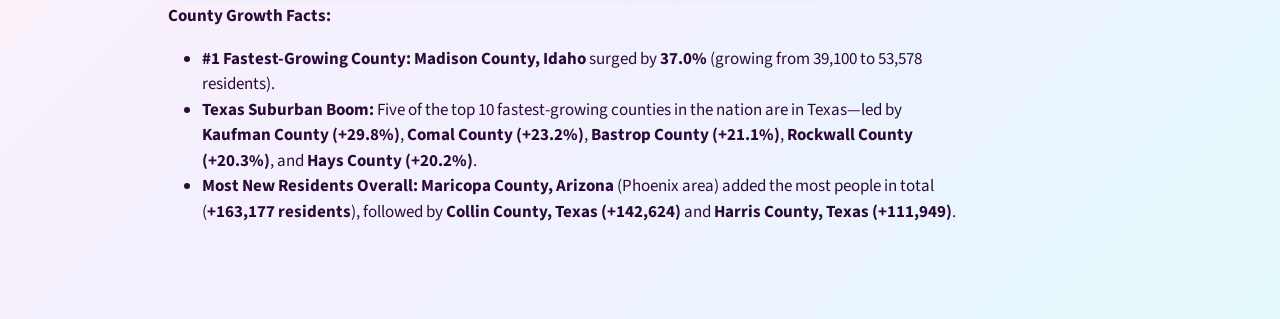
==== commit 157fbf9e: "Built site for gh-pages" ====
--- a/analysis.html
+++ b/analysis.html
@@ -126,6 +126,7 @@
   <li><a href="#population-growth-by-state" id="toc-population-growth-by-state" class="nav-link active" data-scroll-target="#population-growth-by-state">Population growth by state</a></li>
   <li><a href="#median-household-income-by-state" id="toc-median-household-income-by-state" class="nav-link" data-scroll-target="#median-household-income-by-state">Median household income by state</a></li>
   <li><a href="#population-growth-and-median-household-income" id="toc-population-growth-and-median-household-income" class="nav-link" data-scroll-target="#population-growth-and-median-household-income">Population growth and median household income</a></li>
+  <li><a href="#fastest-growing-u.s.-counties" id="toc-fastest-growing-u.s.-counties" class="nav-link" data-scroll-target="#fastest-growing-u.s.-counties">Fastest-growing U.S. counties</a></li>
   </ul>
 </nav>
     </div>
@@ -163,6 +164,11 @@
 </div>
 </div>
 </div>
+<p><strong>Key Takeaways:</strong></p>
+<ul>
+<li><strong>Mountain West &amp; South boom:</strong> <strong>Idaho (+9.9%)</strong>, <strong>Utah (+6.6%)</strong>, <strong>Montana (+6.0%)</strong>, <strong>Delaware (+6.0%)</strong>, and <strong>Florida (+5.3%)</strong> grew the fastest between 2019 and 2023.</li>
+<li><strong>Population declines:</strong> <strong>Washington, D.C. (-3.8%)</strong>, <strong>Louisiana (-1.6%)</strong>, and <strong>California (-1.4%)</strong> saw the largest percentage drops over the same period.</li>
+</ul>
 </section>
 <section id="median-household-income-by-state" class="level2">
 <h2 class="anchored" data-anchor-id="median-household-income-by-state">Median household income by state</h2>
@@ -176,6 +182,11 @@
 </div>
 </div>
 </div>
+<p><strong>Key Takeaways:</strong></p>
+<ul>
+<li><strong>Top earners:</strong> <strong>Washington, D.C. ($108,210)</strong>, <strong>Massachusetts ($99,858)</strong>, <strong>New Jersey ($99,781)</strong>, and <strong>Maryland ($98,678)</strong> lead in median household income.</li>
+<li><strong>Wide gap:</strong> There is nearly a <strong>$55,000 gap</strong> between the highest-income state (Massachusetts) and the lowest-income state (<strong>Mississippi at $54,203</strong>).</li>
+</ul>
 </section>
 <section id="population-growth-and-median-household-income" class="level2">
 <h2 class="anchored" data-anchor-id="population-growth-and-median-household-income">Population growth and median household income</h2>
@@ -189,6 +200,30 @@
 </div>
 </div>
 </div>
+<p><strong>Key Takeaways:</strong></p>
+<ul>
+<li><strong>Positive but modest relationship:</strong> The upward-sloping dashed trend line shows that states with higher median household incomes tend to have slightly higher population growth overall.</li>
+<li><strong>Cost of living matters:</strong> Some of the fastest-growing states (like <strong>Idaho</strong>, <strong>Montana</strong>, and <strong>Florida</strong>) have middle-tier incomes, suggesting that lower housing costs and remote-work migration played a major role alongside wages.</li>
+</ul>
+</section>
+<section id="fastest-growing-u.s.-counties" class="level2">
+<h2 class="anchored" data-anchor-id="fastest-growing-u.s.-counties">Fastest-growing U.S. counties</h2>
+<p>This chart downloads county-level population estimates from the 2019 and 2023 5-year ACS and highlights the 15 fastest-growing counties (among counties with at least 10,000 residents).</p>
+<div class="cell">
+<div class="cell-output-display">
+<div>
+<figure class="figure">
+<p><img src="analysis_files/figure-html/unnamed-chunk-8-1.png" class="img-fluid figure-img" width="672"></p>
+</figure>
+</div>
+</div>
+</div>
+<p><strong>County Growth Facts:</strong></p>
+<ul>
+<li><strong>#1 Fastest-Growing County:</strong> <strong>Madison County, Idaho</strong> surged by <strong>37.0%</strong> (growing from 39,100 to 53,578 residents).</li>
+<li><strong>Texas Suburban Boom:</strong> Five of the top 10 fastest-growing counties in the nation are in Texas—led by <strong>Kaufman County (+29.8%)</strong>, <strong>Comal County (+23.2%)</strong>, <strong>Bastrop County (+21.1%)</strong>, <strong>Rockwall County (+20.3%)</strong>, and <strong>Hays County (+20.2%)</strong>.</li>
+<li><strong>Most New Residents Overall:</strong> <strong>Maricopa County, Arizona</strong> (Phoenix area) added the most people in total (<strong>+163,177 residents</strong>), followed by <strong>Collin County, Texas (+142,624)</strong> and <strong>Harris County, Texas (+111,949)</strong>.</li>
+</ul>
 
 
 </section>
--- a/styles.css
+++ b/styles.css
@@ -0,0 +1,29 @@
+/* Crazy vibrant website styles */
+body {
+  background: linear-gradient(135deg, #fff0f6 0%, #f3f0ff 50%, #e3fafc 100%);
+  color: #2b0938;
+}
+
+.navbar {
+  background: linear-gradient(90deg, #ff007f, #7928ca, #00d4ff, #00ff87) !important;
+  box-shadow: 0 4px 15px rgba(255, 0, 127, 0.35);
+}
+
+.navbar-brand, .navbar-nav .nav-link {
+  color: #ffffff !important;
+  font-weight: 700;
+  text-shadow: 1px 1px 3px rgba(0, 0, 0, 0.4);
+}
+
+h1, h2, h3 {
+  background: linear-gradient(90deg, #ff007f, #7928ca, #00b4d8);
+  -webkit-background-clip: text;
+  -webkit-text-fill-color: transparent;
+  font-weight: 800;
+}
+
+img {
+  border-radius: 12px;
+  border: 3px solid #ff007f;
+  box-shadow: 0 6px 20px rgba(121, 40, 202, 0.25);
+}
